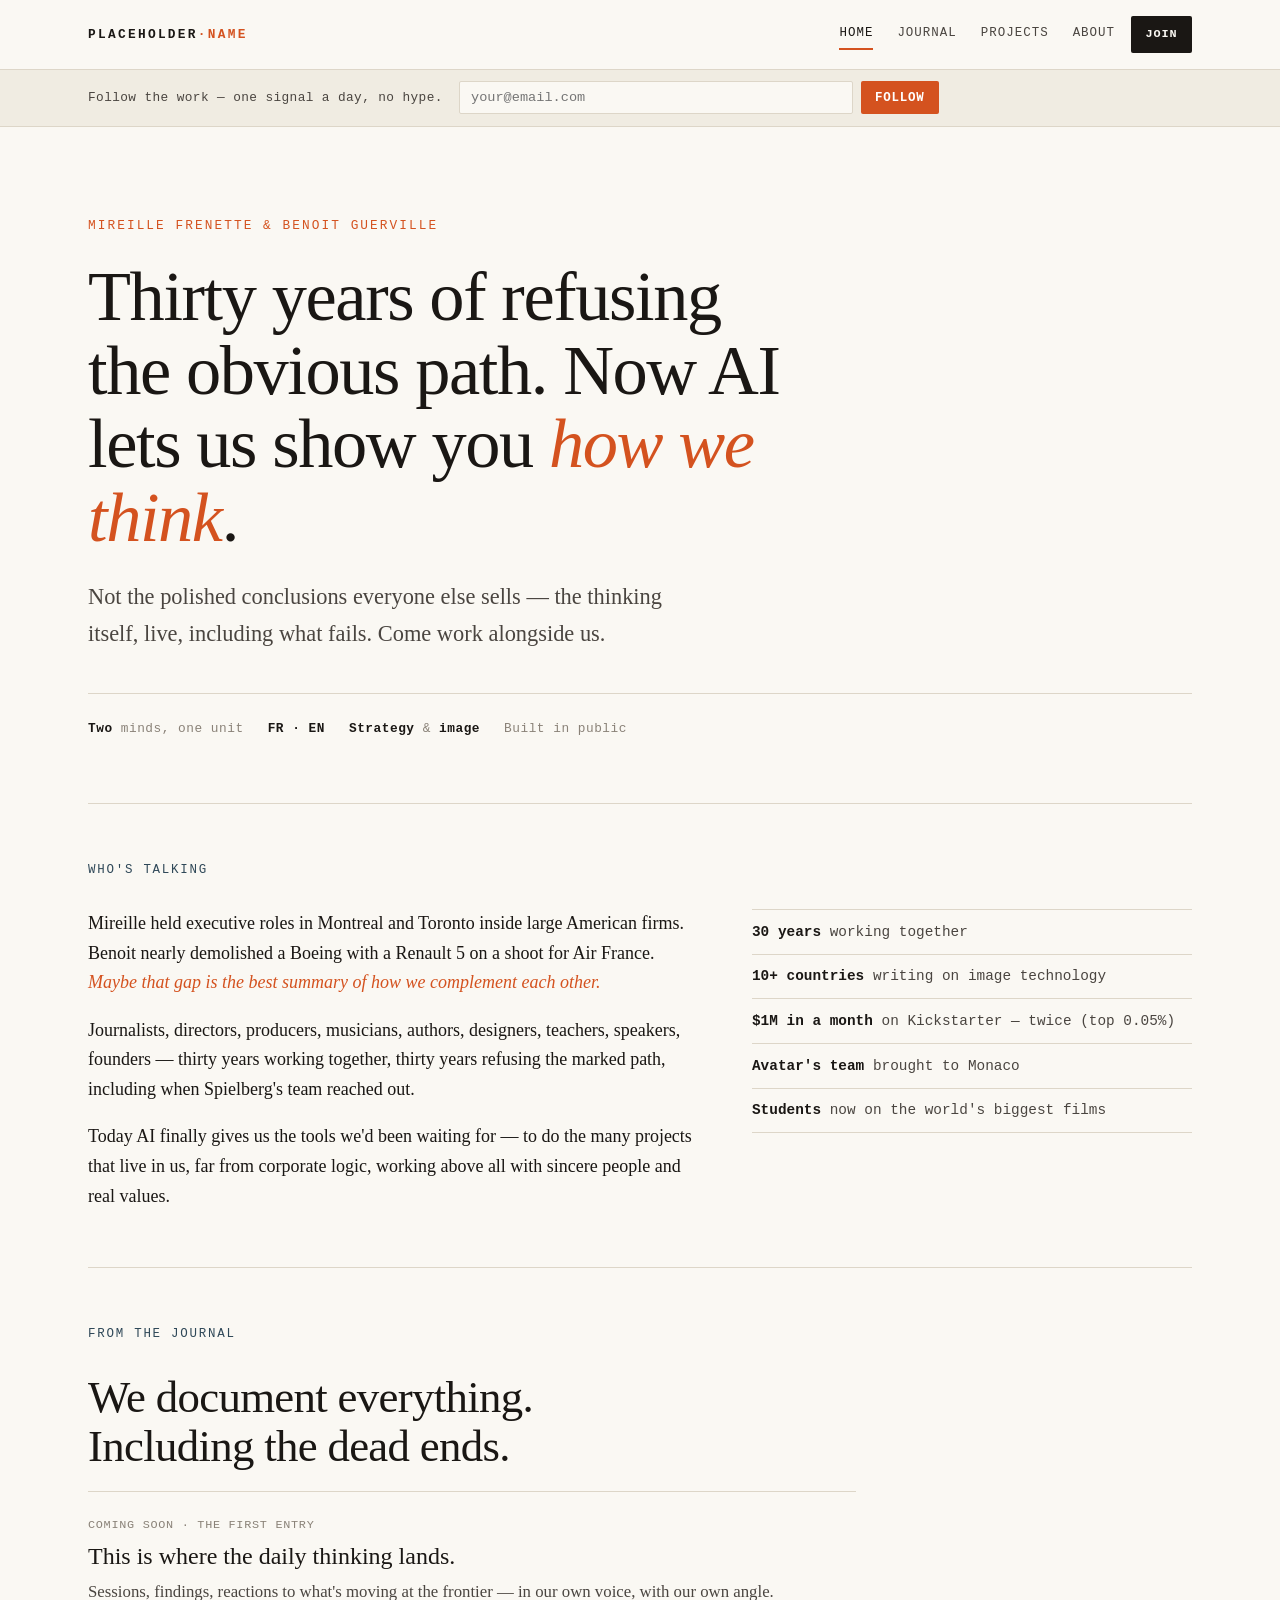
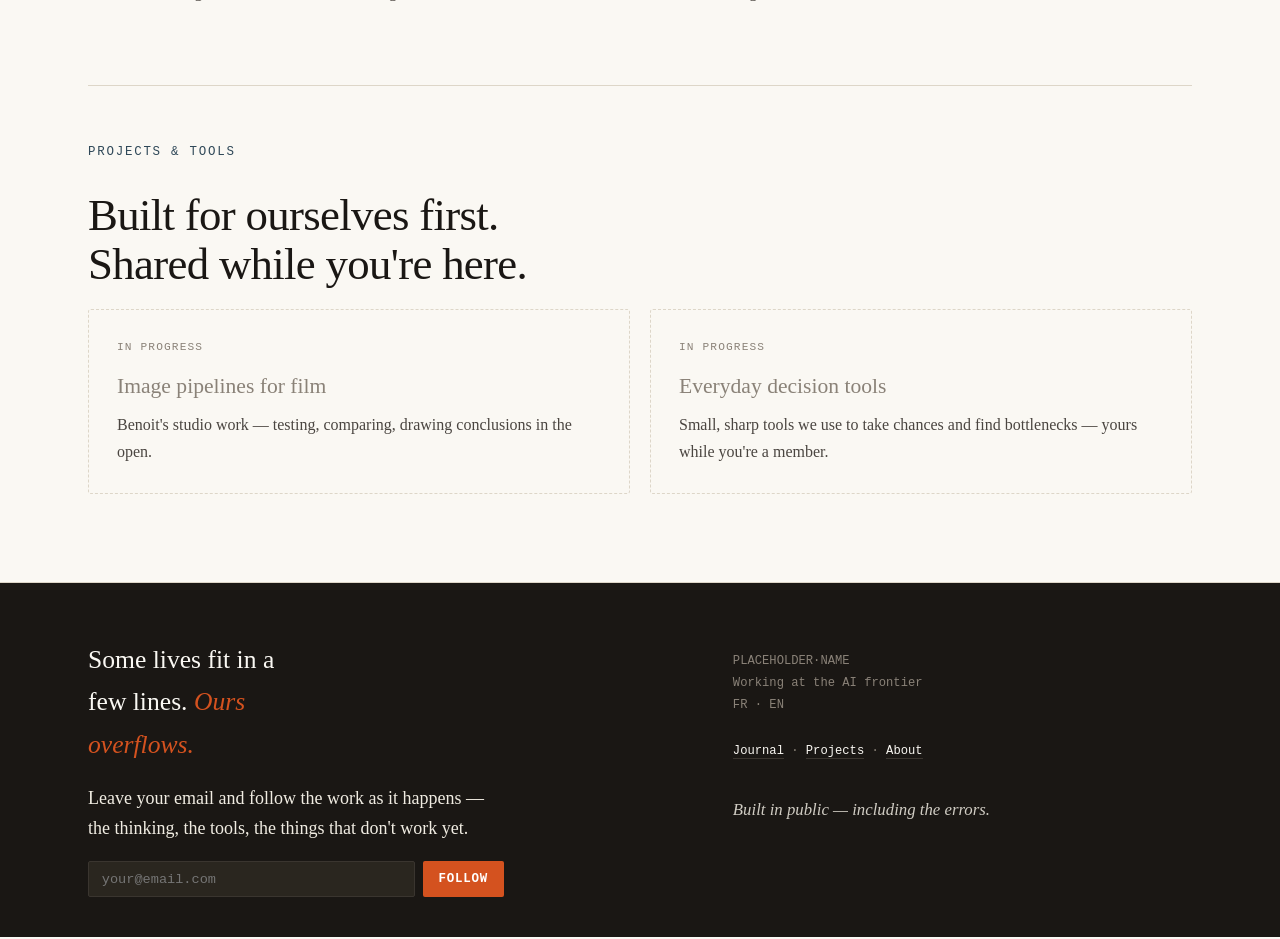
==== index.html @ db7d2392 "Add files via upload" ====
<!DOCTYPE html>
<html lang="en">
<head>
<meta charset="utf-8">
<meta name="viewport" content="width=device-width, initial-scale=1">
<title>Mireille Frenette & Benoit Guerville — working at the AI frontier</title>
<meta name="description" content="Two practitioners with thirty years of refusing the obvious path. We work at the AI frontier and show the thinking itself — live, including what fails.">
<link rel="stylesheet" href="style.css">
</head>
<body>

<!-- ============ HEADER (shared shell) ============ -->
<header class="site">
  <div class="bar">
    <a class="brand" href="index.html">PLACEHOLDER<span>·NAME</span></a>
    <div style="display:flex;align-items:center;gap:1rem;">
      <nav class="menu" id="menu">
        <a href="index.html" aria-current="page">Home</a>
        <a href="journal.html">Journal</a>
        <a href="projects.html">Projects</a>
        <a href="about.html">About</a>
      </nav>
      <a class="join-btn" href="#join">Join</a>
      <button class="menu-toggle" id="toggle" aria-label="Menu" aria-expanded="false">
        <svg width="24" height="24" viewBox="0 0 24 24" fill="none" stroke="currentColor" stroke-width="2"><line x1="3" y1="6" x2="21" y2="6"/><line x1="3" y1="12" x2="21" y2="12"/><line x1="3" y1="18" x2="21" y2="18"/></svg>
      </button>
    </div>
  </div>
  <div class="capture-strip">
    <div class="inner">
      <p>Follow the work — one signal a day, no hype.</p>
      <form onsubmit="return fakeSubmit(event)">
        <input type="email" placeholder="your@email.com" required aria-label="Email">
        <button type="submit">Follow</button>
      </form>
    </div>
  </div>
</header>

<!-- ============ HERO — the thesis ============ -->
<div class="wrap">
  <section class="hero">
    <p class="eyebrow">Mireille Frenette &amp; Benoit Guerville</p>
    <h1>Thirty years of refusing the obvious path. Now AI lets us show you <em>how we think</em>.</h1>
    <p class="lede">Not the polished conclusions everyone else sells — the thinking itself, live, including what fails. Come work alongside us.</p>
    <div class="spec-line">
      <span><b>Two</b> minds, one unit</span>
      <span><b>FR · EN</b></span>
      <span><b>Strategy</b> &amp; <b>image</b></span>
      <span>Built in public</span>
    </div>
  </section>
</div>

<!-- ============ THE OVERFLOW — who we are, contrast layout ============ -->
<div class="wrap">
  <section class="block">
    <p class="section-label">Who's talking</p>
    <div class="split">
      <div class="prose">
        <p>Mireille held executive roles in Montreal and Toronto inside large American firms. Benoit nearly demolished a Boeing with a Renault 5 on a shoot for Air France. <em>Maybe that gap is the best summary of how we complement each other.</em></p>
        <p>Journalists, directors, producers, musicians, authors, designers, teachers, speakers, founders — thirty years working together, thirty years refusing the marked path, including when Spielberg's team reached out.</p>
        <p>Today AI finally gives us the tools we'd been waiting for — to do the many projects that live in us, far from corporate logic, working above all with sincere people and real values.</p>
      </div>
      <div class="facts">
        <div class="fact"><b>30 years</b> working together</div>
        <div class="fact"><b>10+ countries</b> writing on image technology</div>
        <div class="fact"><b>$1M in a month</b> on Kickstarter — twice (top 0.05%)</div>
        <div class="fact"><b>Avatar's team</b> brought to Monaco</div>
        <div class="fact"><b>Students</b> now on the world's biggest films</div>
      </div>
    </div>
  </section>
</div>

<!-- ============ LATEST JOURNAL ============ -->
<div class="wrap">
  <section class="block">
    <p class="section-label">From the journal</p>
    <h2 class="big">We document everything. Including the dead ends.</h2>
    <div class="post-list">
      <a class="post-item" href="posts/hello.html">
        <p class="meta">Coming soon · the first entry</p>
        <h3>This is where the daily thinking lands.</h3>
        <p>Sessions, findings, reactions to what's moving at the frontier — in our own voice, with our own angle.</p>
      </a>
    </div>
  </section>
</div>

<!-- ============ PROJECTS / TOOLS (framed, fills in days) ============ -->
<div class="wrap">
  <section class="block">
    <p class="section-label">Projects &amp; tools</p>
    <h2 class="big">Built for ourselves first. Shared while you're here.</h2>
    <div class="cards">
      <div class="card soon"><p class="tag">In progress</p><h3>Image pipelines for film</h3><p>Benoit's studio work — testing, comparing, drawing conclusions in the open.</p></div>
      <div class="card soon"><p class="tag">In progress</p><h3>Everyday decision tools</h3><p>Small, sharp tools we use to take chances and find bottlenecks — yours while you're a member.</p></div>
    </div>
  </section>
</div>

<!-- ============ FOOTER (shared shell) ============ -->
<footer class="site" id="join">
  <div class="wrap">
    <div class="foot-grid">
      <div>
        <h3>Some lives fit in a few lines. <em>Ours overflows.</em></h3>
        <p style="color:var(--paper-deep);max-width:26rem;">Leave your email and follow the work as it happens — the thinking, the tools, the things that don't work yet.</p>
        <form onsubmit="return fakeSubmit(event)">
          <input type="email" placeholder="your@email.com" required aria-label="Email">
          <button type="submit">Follow</button>
        </form>
      </div>
      <div class="colophon">
        <p>PLACEHOLDER·NAME<br>Working at the AI frontier<br>FR · EN</p>
        <p style="margin-top:1.5rem;"><a href="journal.html">Journal</a> · <a href="projects.html">Projects</a> · <a href="about.html">About</a></p>
        <p class="tagline">Built in public — including the errors.</p>
      </div>
    </div>
  </div>
</footer>

<!-- ============ GENTLE POPUP ============ -->
<div class="pop" id="pop">
  <div class="panel">
    <button class="close" id="popClose" aria-label="Close">×</button>
    <p class="eyebrow">Before you go</p>
    <h3>Follow the frontier with us.</h3>
    <p>One signal a day. No hype, no noise — just what's actually worth your attention, in plain language.</p>
    <form onsubmit="return fakeSubmit(event)">
      <input type="email" placeholder="your@email.com" required aria-label="Email">
      <button class="go" type="submit">Follow</button>
    </form>
  </div>
</div>

<script>
  // mobile menu
  var t = document.getElementById('toggle'), m = document.getElementById('menu');
  t.addEventListener('click', function(){
    var open = m.classList.toggle('open');
    t.setAttribute('aria-expanded', open);
  });

  // gentle one-time popup: shows after 25s OR on exit-intent, once per session.
  // NOTE: uses an in-memory flag (resets on reload) because this is a static
  // preview. When live, swap to your email tool's native popup, which handles
  // "remember dismissal" properly across visits.
  var shown = false;
  function showPop(){ if(shown) return; shown = true; document.getElementById('pop').classList.add('show'); }
  setTimeout(showPop, 25000);
  document.addEventListener('mouseout', function(e){ if(!e.relatedTarget && e.clientY <= 0) showPop(); });
  document.getElementById('popClose').addEventListener('click', function(){ document.getElementById('pop').classList.remove('show'); });
  document.getElementById('pop').addEventListener('click', function(e){ if(e.target.id==='pop') this.classList.remove('show'); });

  // placeholder submit — replaced by real email tool when live
  function fakeSubmit(e){ e.preventDefault(); alert('Email capture works here — we\'ll connect your real list when we go live.'); return false; }
</script>
</body>
</html>
---- style.css ----
/* =========================================================================
   SHARED SHELL — defined once, inherited by every page.
   Design principle: OVERFLOW + CONTRAST (the grand écart).
   Refined editorial serif against plain technical mono.
   Calm space against dense bursts. One hot accent, used sparingly.
   ========================================================================= */

:root {
  /* Palette — ink & paper with a single "ember" accent and a cool counter-accent.
     Not Hugo's red/black; not the cream-serif-terracotta AI default. */
  --paper:      #faf8f3;   /* warm off-white, but quieter than the trendy cream */
  --paper-deep: #f0ece2;
  --ink:        #1a1714;   /* near-black, warm */
  --ink-soft:   #4a4540;
  --ink-faint:  #8a8278;
  --ember:      #d4521f;   /* the hot accent — burnt orange, used with restraint */
  --cool:       #2f4858;   /* the counter — deep slate-teal, the "other hat" */
  --line:       #ddd6c8;

  --serif: "Georgia", "Iowan Old Style", "Palatino", serif;
  --mono:  "SF Mono", "JetBrains Mono", "Menlo", "Consolas", monospace;

  --measure: 38rem;
  --maxw: 72rem;
}

* { box-sizing: border-box; }

html { -webkit-text-size-adjust: 100%; }

body {
  margin: 0;
  background: var(--paper);
  color: var(--ink);
  font-family: var(--serif);
  font-size: 1.125rem;
  line-height: 1.65;
  -webkit-font-smoothing: antialiased;
}

/* ---- Layout shell ---- */
.wrap { width: 100%; max-width: var(--maxw); margin: 0 auto; padding: 0 1.5rem; }

/* =========================================================================
   HEADER — menu line + email capture worked INTO the header (per Mireille).
   ========================================================================= */
header.site {
  border-bottom: 1px solid var(--line);
  background: var(--paper);
  position: sticky; top: 0; z-index: 50;
}
.bar {
  display: flex; align-items: center; justify-content: space-between;
  gap: 1rem; padding: 1rem 1.5rem; max-width: var(--maxw); margin: 0 auto;
}
.brand {
  font-family: var(--mono);
  font-size: .8rem; letter-spacing: .18em; text-transform: uppercase;
  font-weight: 600; text-decoration: none; color: var(--ink);
  white-space: nowrap;
}
.brand span { color: var(--ember); }

nav.menu { display: flex; align-items: center; gap: 1.5rem; }
nav.menu a {
  font-family: var(--mono); font-size: .78rem; letter-spacing: .08em;
  text-transform: uppercase; text-decoration: none; color: var(--ink-soft);
  padding: .25rem 0; border-bottom: 2px solid transparent; transition: .15s;
}
nav.menu a:hover, nav.menu a[aria-current="page"] { color: var(--ink); border-color: var(--ember); }

/* the persistent JOIN button — stays visible even when menu collapses on mobile */
.join-btn {
  font-family: var(--mono); font-size: .74rem; letter-spacing: .08em;
  text-transform: uppercase; font-weight: 600;
  background: var(--ink); color: var(--paper);
  text-decoration: none; padding: .55rem .9rem; border-radius: 2px;
  white-space: nowrap; transition: .15s;
}
.join-btn:hover { background: var(--ember); }

/* email capture line UNDER the menu line */
.capture-strip {
  border-top: 1px solid var(--line);
  background: var(--paper-deep);
}
.capture-strip .inner {
  max-width: var(--maxw); margin: 0 auto; padding: .7rem 1.5rem;
  display: flex; align-items: center; gap: 1rem; flex-wrap: wrap;
}
.capture-strip p {
  margin: 0; font-family: var(--mono); font-size: .8rem;
  letter-spacing: .03em; color: var(--ink-soft);
}
.capture-strip form { display: flex; gap: .5rem; flex: 1; min-width: 16rem; max-width: 30rem; }
.capture-strip input[type=email] {
  flex: 1; font-family: var(--mono); font-size: .85rem;
  padding: .5rem .7rem; border: 1px solid var(--line); border-radius: 2px;
  background: var(--paper); color: var(--ink);
}
.capture-strip input[type=email]:focus { outline: 2px solid var(--ember); outline-offset: 1px; }
.capture-strip button {
  font-family: var(--mono); font-size: .78rem; letter-spacing: .06em;
  text-transform: uppercase; font-weight: 600; cursor: pointer;
  background: var(--ember); color: #fff; border: 0; border-radius: 2px;
  padding: .5rem .9rem; transition: .15s;
}
.capture-strip button:hover { background: var(--ink); }

/* mobile menu toggle */
.menu-toggle { display: none; background: none; border: 0; cursor: pointer; padding: .4rem; }
.menu-toggle svg { display: block; }

@media (max-width: 720px) {
  nav.menu {
    display: none; position: absolute; top: 100%; left: 0; right: 0;
    flex-direction: column; align-items: flex-start; gap: 0;
    background: var(--paper); border-bottom: 1px solid var(--line); padding: .5rem 1.5rem 1rem;
  }
  nav.menu.open { display: flex; }
  nav.menu a { padding: .6rem 0; width: 100%; }
  .menu-toggle { display: block; }
  /* JOIN stays visible next to the hamburger */
}

/* =========================================================================
   HERO — the thesis. The grand écart, stated.
   ========================================================================= */
.hero { padding: 5.5rem 0 4rem; }
.hero .eyebrow {
  font-family: var(--mono); font-size: .8rem; letter-spacing: .16em;
  text-transform: uppercase; color: var(--ember); margin: 0 0 1.5rem;
}
.hero h1 {
  font-family: var(--serif); font-weight: 400;
  font-size: clamp(2.4rem, 6vw, 4.4rem); line-height: 1.05;
  letter-spacing: -.02em; margin: 0 0 1.5rem; max-width: 20ch;
}
.hero h1 em { font-style: italic; color: var(--ember); }
.hero .lede {
  font-size: clamp(1.15rem, 2.4vw, 1.4rem); color: var(--ink-soft);
  max-width: var(--measure); margin: 0;
}

/* the contrast device: a mono "spec line" under the serif hero */
.spec-line {
  font-family: var(--mono); font-size: .8rem; letter-spacing: .04em;
  color: var(--ink-faint); margin-top: 2.5rem; padding-top: 1.5rem;
  border-top: 1px solid var(--line); display: flex; flex-wrap: wrap; gap: 1.5rem;
}
.spec-line b { color: var(--ink); font-weight: 600; }

/* =========================================================================
   SECTIONS
   ========================================================================= */
section.block { padding: 3.5rem 0; border-top: 1px solid var(--line); }
.section-label {
  font-family: var(--mono); font-size: .78rem; letter-spacing: .14em;
  text-transform: uppercase; color: var(--cool); margin: 0 0 1.75rem;
}
h2.big {
  font-family: var(--serif); font-weight: 400;
  font-size: clamp(1.8rem, 4vw, 2.8rem); line-height: 1.1;
  letter-spacing: -.015em; margin: 0 0 1.25rem; max-width: 24ch;
}
.prose { max-width: var(--measure); }
.prose p { margin: 0 0 1.1rem; }
.prose p:last-child { margin-bottom: 0; }
.prose em { color: var(--ember); font-style: italic; }

/* the "overflow" two-column contrast: serif story | mono facts */
.split { display: grid; grid-template-columns: 1.4fr 1fr; gap: 3rem; align-items: start; }
.split .facts {
  font-family: var(--mono); font-size: .9rem; line-height: 1.7; color: var(--ink-soft);
}
.split .facts .fact { padding: .6rem 0; border-bottom: 1px solid var(--line); }
.split .facts .fact:first-child { border-top: 1px solid var(--line); }
.split .facts b { color: var(--ink); }
@media (max-width: 720px) { .split { grid-template-columns: 1fr; gap: 1.5rem; } }

/* =========================================================================
   JOURNAL / POST LIST
   ========================================================================= */
.post-list { max-width: 48rem; }
.post-item { display: block; text-decoration: none; color: inherit;
  padding: 1.5rem 0; border-top: 1px solid var(--line); transition: .15s; }
.post-item:hover { padding-left: .5rem; }
.post-item:hover h3 { color: var(--ember); }
.post-item .meta { font-family: var(--mono); font-size: .74rem; letter-spacing: .06em;
  text-transform: uppercase; color: var(--ink-faint); margin: 0 0 .4rem; }
.post-item h3 { font-family: var(--serif); font-weight: 400; font-size: 1.5rem;
  line-height: 1.2; margin: 0 0 .4rem; transition: .15s; }
.post-item p { margin: 0; color: var(--ink-soft); font-size: 1.05rem; }

/* =========================================================================
   PROJECTS / TOOLS  (framed now, fills in within days)
   ========================================================================= */
.cards { display: grid; grid-template-columns: repeat(2, 1fr); gap: 1.25rem; }
@media (max-width: 720px) { .cards { grid-template-columns: 1fr; } }
.card { border: 1px solid var(--line); border-radius: 3px; padding: 1.75rem;
  background: var(--paper); transition: .15s; }
.card.soon { border-style: dashed; color: var(--ink-faint); }
.card .tag { font-family: var(--mono); font-size: .7rem; letter-spacing: .1em;
  text-transform: uppercase; color: var(--cool); margin: 0 0 .75rem; }
.card.soon .tag { color: var(--ink-faint); }
.card h3 { font-family: var(--serif); font-weight: 400; font-size: 1.35rem; margin: 0 0 .5rem; }
.card p { margin: 0; font-size: 1rem; color: var(--ink-soft); }

/* =========================================================================
   FOOTER — capture again + the bio's closing line
   ========================================================================= */
footer.site { border-top: 1px solid var(--line); background: var(--ink); color: var(--paper);
  padding: 3.5rem 0 2.5rem; margin-top: 2rem; }
footer.site .foot-grid { display: grid; grid-template-columns: 1.3fr 1fr; gap: 3rem; }
@media (max-width: 720px) { footer.site .foot-grid { grid-template-columns: 1fr; gap: 2rem; } }
footer.site h3 { font-family: var(--serif); font-weight: 400; font-size: 1.6rem; margin: 0 0 1rem; max-width: 18ch; }
footer.site h3 em { color: var(--ember); font-style: italic; }
footer.site form { display: flex; gap: .5rem; max-width: 26rem; margin-top: 1rem; }
footer.site input[type=email] { flex: 1; font-family: var(--mono); font-size: .85rem;
  padding: .6rem .8rem; border: 1px solid #3a352f; border-radius: 2px; background: #2a261f; color: var(--paper); }
footer.site input[type=email]:focus { outline: 2px solid var(--ember); }
footer.site button { font-family: var(--mono); font-size: .78rem; letter-spacing: .06em;
  text-transform: uppercase; font-weight: 600; cursor: pointer; background: var(--ember);
  color: #fff; border: 0; border-radius: 2px; padding: .6rem 1rem; }
footer.site button:hover { background: var(--paper); color: var(--ink); }
footer.site .colophon { font-family: var(--mono); font-size: .76rem; line-height: 1.8;
  color: var(--ink-faint); }
footer.site .colophon a { color: var(--paper); text-decoration: none; border-bottom: 1px solid #3a352f; }
footer.site .tagline { font-family: var(--serif); font-style: italic; font-size: 1.05rem;
  color: var(--paper-deep); margin-top: 2rem; opacity: .85; }

/* =========================================================================
   POPUP — gentle, one-time, remembers dismissal (in-memory; see note)
   ========================================================================= */
.pop { position: fixed; inset: 0; background: rgba(26,23,20,.55); display: none;
  align-items: center; justify-content: center; z-index: 100; padding: 1.5rem; }
.pop.show { display: flex; }
.pop .panel { background: var(--paper); max-width: 26rem; width: 100%; padding: 2.25rem;
  border-radius: 4px; position: relative; box-shadow: 0 20px 60px rgba(0,0,0,.25); }
.pop .panel .eyebrow { font-family: var(--mono); font-size: .75rem; letter-spacing: .14em;
  text-transform: uppercase; color: var(--ember); margin: 0 0 .75rem; }
.pop .panel h3 { font-family: var(--serif); font-weight: 400; font-size: 1.6rem; margin: 0 0 .5rem; }
.pop .panel p { margin: 0 0 1.25rem; color: var(--ink-soft); font-size: 1rem; }
.pop .panel form { display: flex; gap: .5rem; }
.pop .panel input[type=email] { flex: 1; font-family: var(--mono); font-size: .85rem;
  padding: .6rem .8rem; border: 1px solid var(--line); border-radius: 2px; background: #fff; }
.pop .panel input[type=email]:focus { outline: 2px solid var(--ember); }
.pop .panel button.go { font-family: var(--mono); font-size: .78rem; letter-spacing: .06em;
  text-transform: uppercase; font-weight: 600; cursor: pointer; background: var(--ember);
  color: #fff; border: 0; border-radius: 2px; padding: .6rem 1rem; }
.pop .panel .close { position: absolute; top: .75rem; right: .9rem; background: none; border: 0;
  font-size: 1.5rem; line-height: 1; cursor: pointer; color: var(--ink-faint); }

/* Article body for individual posts */
article.post { padding: 3.5rem 0; }
article.post .meta { font-family: var(--mono); font-size: .78rem; letter-spacing: .08em;
  text-transform: uppercase; color: var(--ink-faint); margin: 0 0 1rem; }
article.post h1 { font-family: var(--serif); font-weight: 400; font-size: clamp(2rem,5vw,3rem);
  line-height: 1.1; letter-spacing: -.02em; margin: 0 0 2rem; max-width: 22ch; }
article.post .body { max-width: var(--measure); }
article.post .body p { margin: 0 0 1.3rem; }
article.post .body h2 { font-family: var(--serif); font-weight: 400; font-size: 1.6rem; margin: 2.5rem 0 1rem; }

@media (prefers-reduced-motion: reduce) { * { transition: none !important; animation: none !important; } }
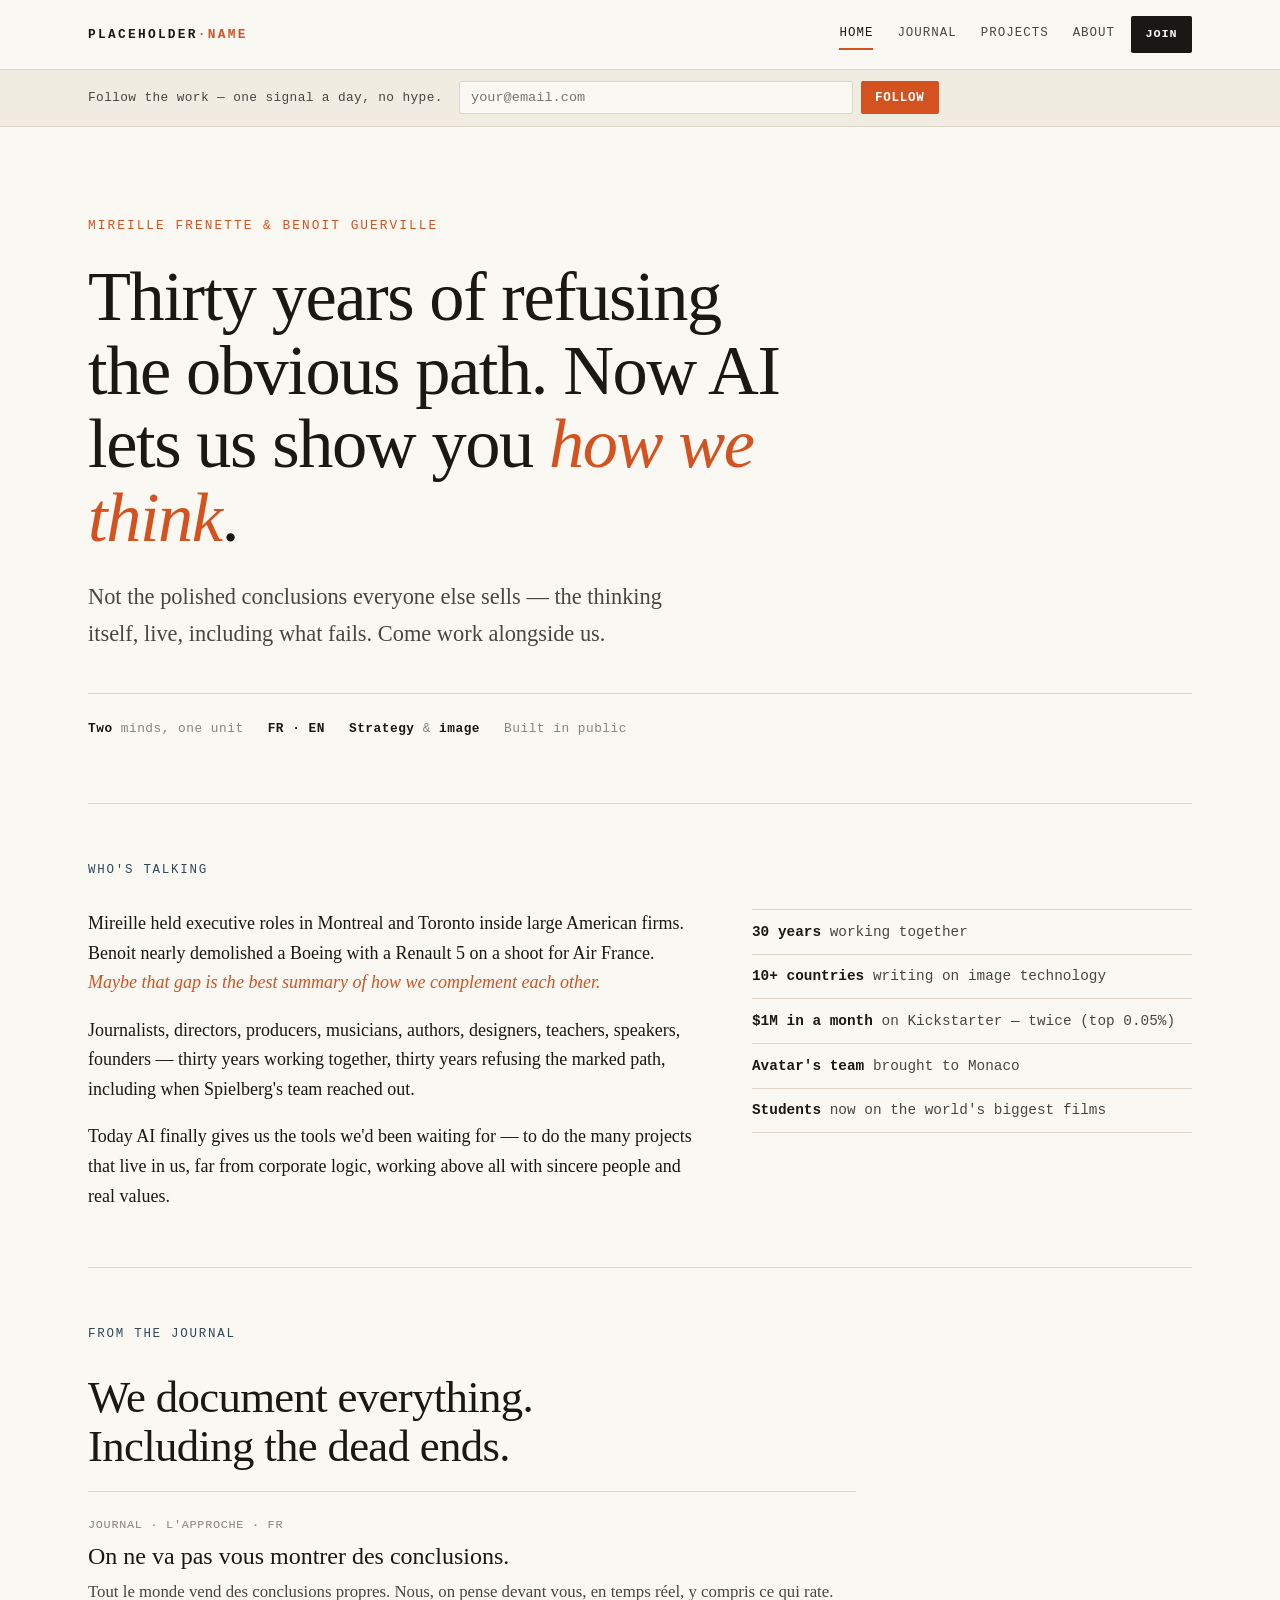
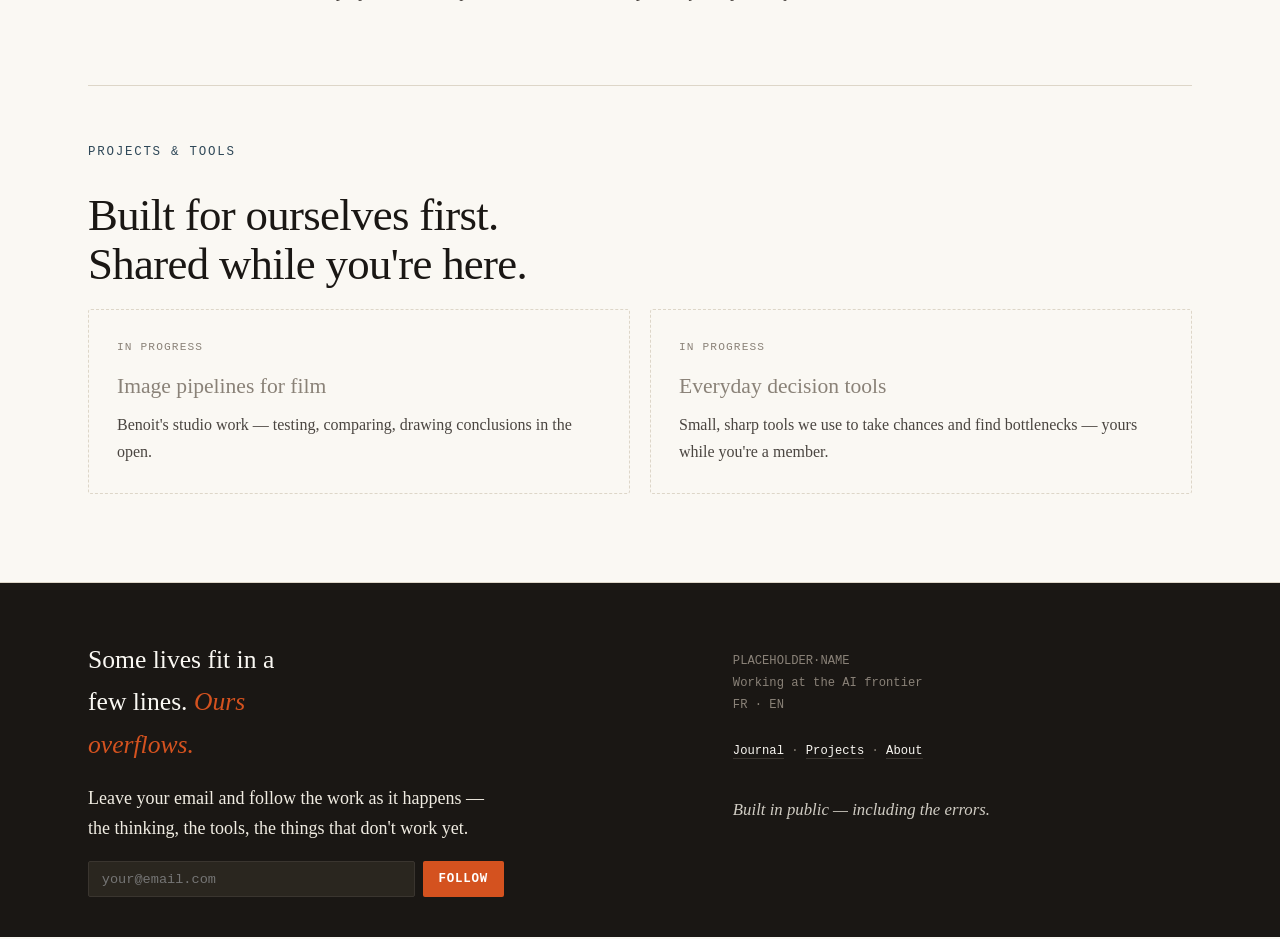
==== commit a205cc34: "Add files via upload" ====
--- a/index.html
+++ b/index.html
@@ -79,10 +79,10 @@
     <p class="section-label">From the journal</p>
     <h2 class="big">We document everything. Including the dead ends.</h2>
     <div class="post-list">
-      <a class="post-item" href="posts/hello.html">
-        <p class="meta">Coming soon · the first entry</p>
-        <h3>This is where the daily thinking lands.</h3>
-        <p>Sessions, findings, reactions to what's moving at the frontier — in our own voice, with our own angle.</p>
+      <a class="post-item" href="posts/fr/regardez-nous-penser.html">
+        <p class="meta">Journal · l'approche · FR</p>
+        <h3>On ne va pas vous montrer des conclusions.</h3>
+        <p>Tout le monde vend des conclusions propres. Nous, on pense devant vous, en temps réel, y compris ce qui rate.</p>
       </a>
     </div>
   </section>
--- a/style.css
+++ b/style.css
@@ -78,6 +78,15 @@
   white-space: nowrap; transition: .15s;
 }
 .join-btn:hover { background: var(--ember); }
+
+/* FR/EN language toggle — sits in the header bar, deliberately quiet */
+.lang-toggle {
+  font-family: var(--mono); font-size: .74rem; letter-spacing: .08em;
+  text-transform: uppercase; color: var(--ink-soft);
+  text-decoration: none; padding: .55rem .4rem;
+  border-bottom: 1px solid transparent; transition: .15s; white-space: nowrap;
+}
+.lang-toggle:hover { color: var(--ink); border-color: var(--ember); }
 
 /* email capture line UNDER the menu line */
 .capture-strip {
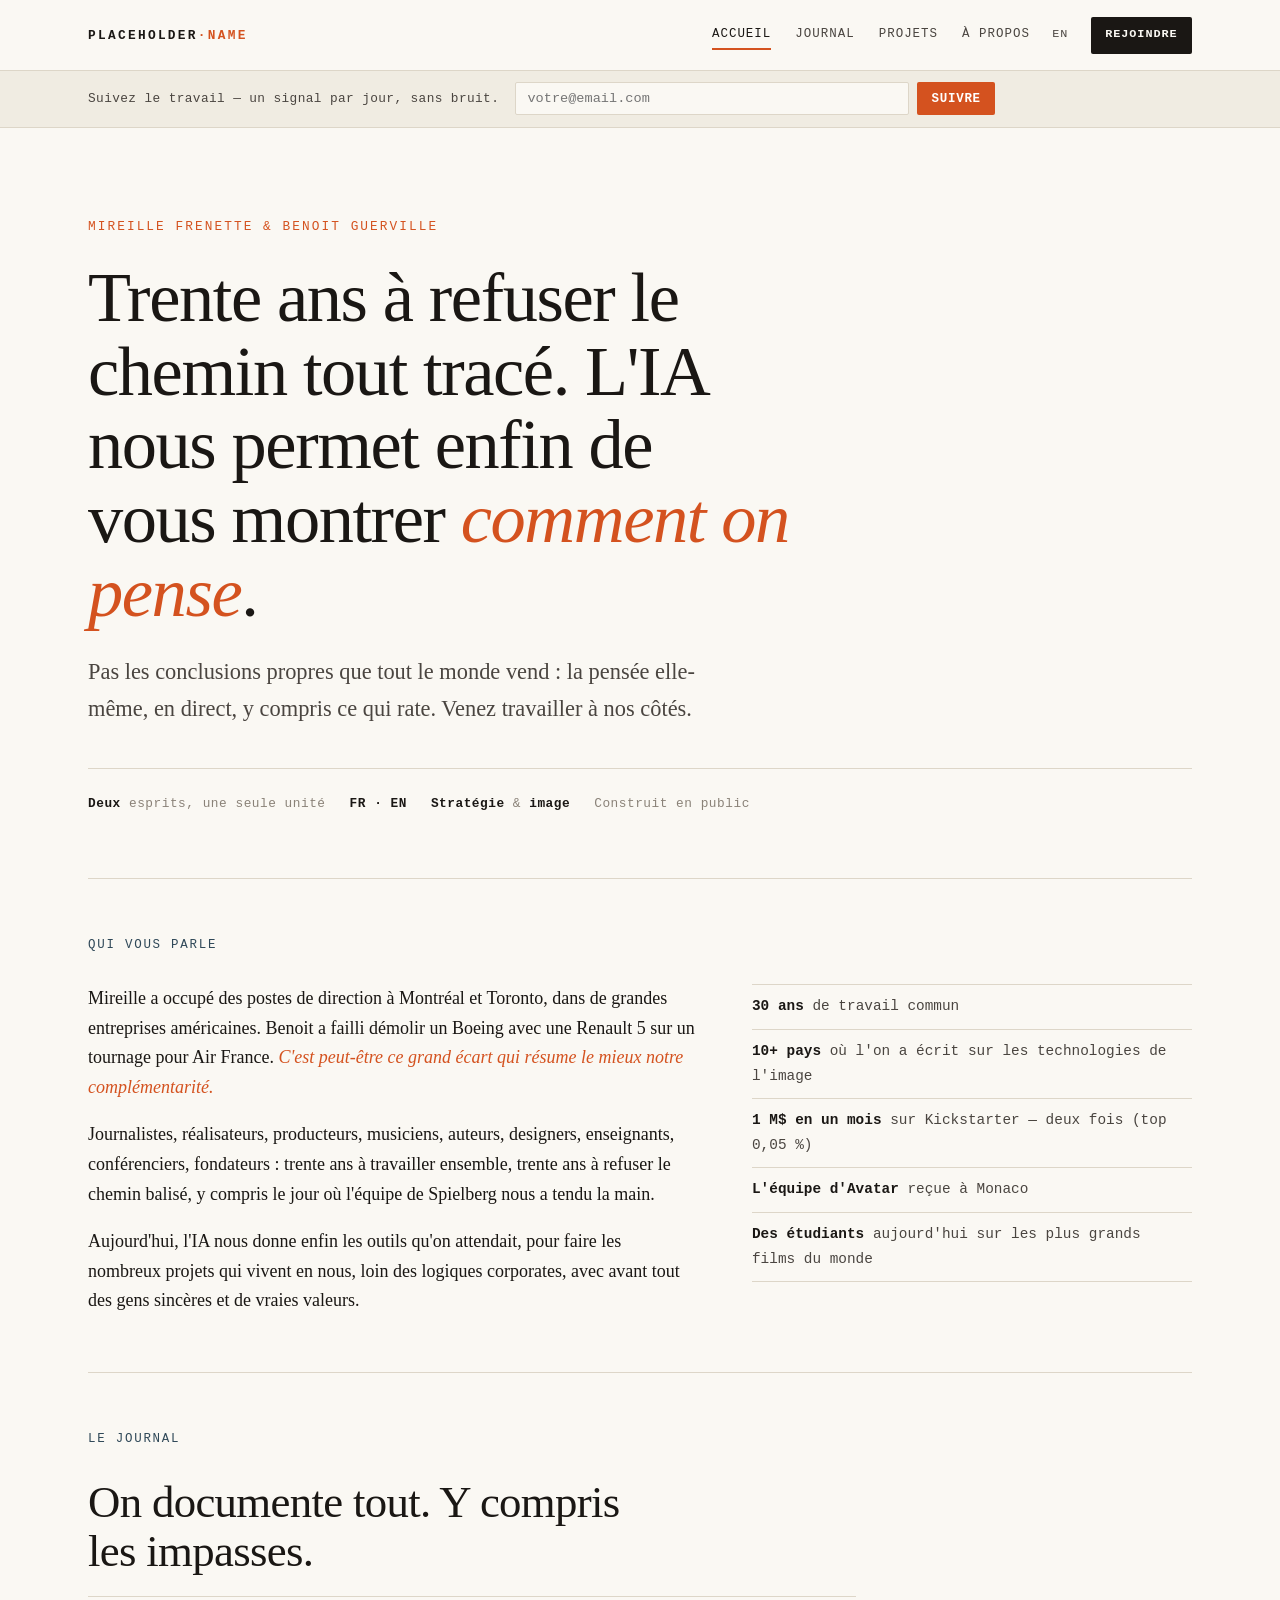
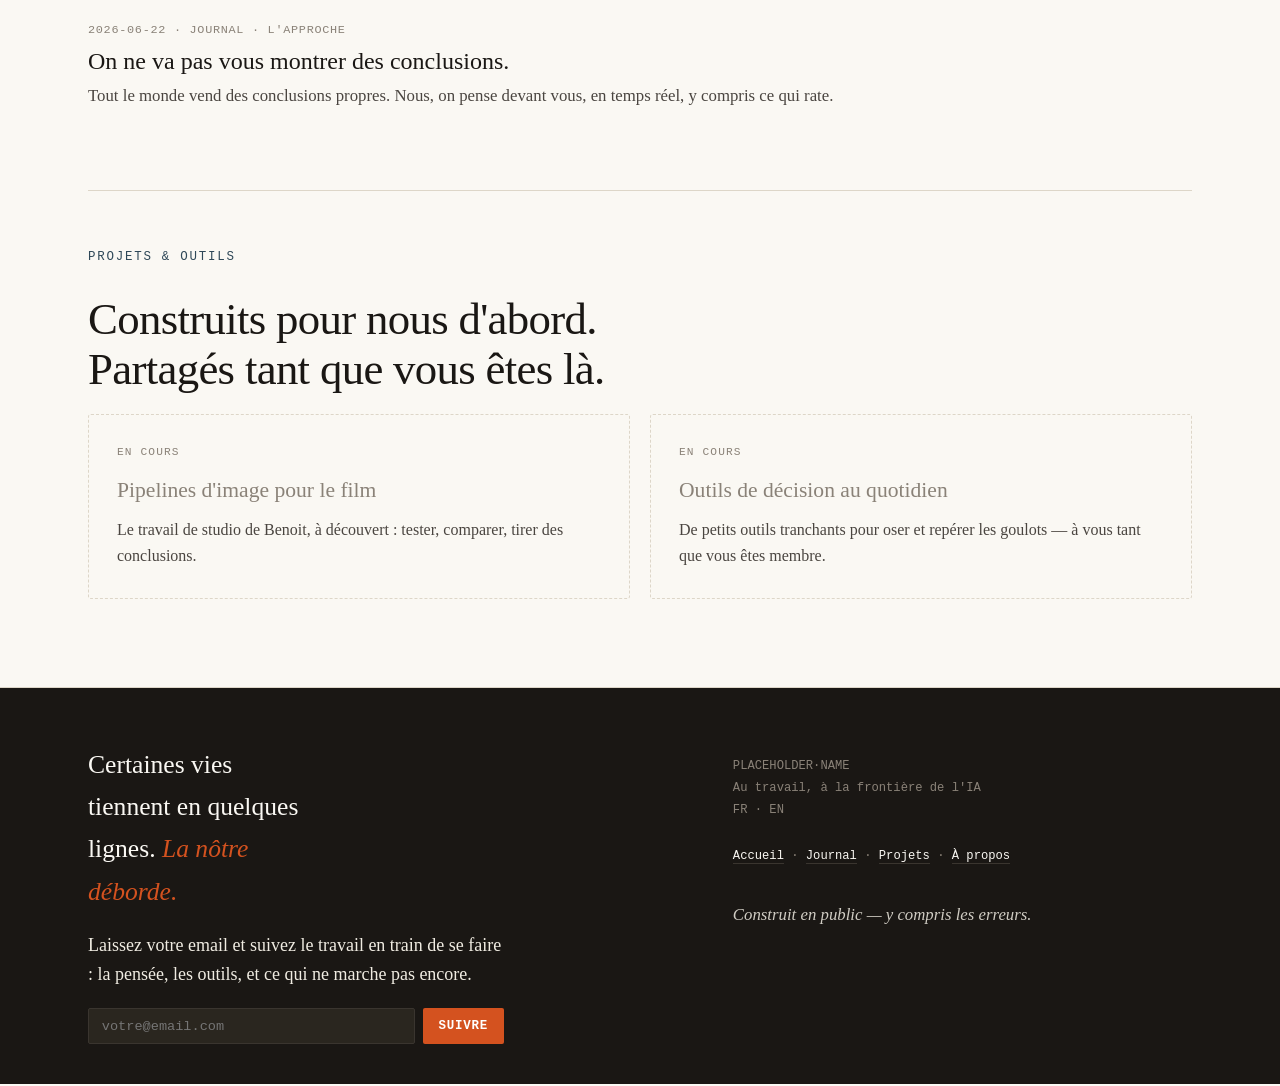
==== commit 77e20487: "Add files via upload" ====
--- a/index.html
+++ b/index.html
@@ -1,161 +1,117 @@
 <!DOCTYPE html>
-<html lang="en">
+<html lang="fr">
 <head>
 <meta charset="utf-8">
 <meta name="viewport" content="width=device-width, initial-scale=1">
-<title>Mireille Frenette & Benoit Guerville — working at the AI frontier</title>
-<meta name="description" content="Two practitioners with thirty years of refusing the obvious path. We work at the AI frontier and show the thinking itself — live, including what fails.">
-<link rel="stylesheet" href="style.css">
+<title>Mireille Frenette & Benoit Guerville — à la frontière de l'IA</title>
+<meta name="description" content="Deux praticiens, trente ans à refuser le chemin tout tracé. On travaille à la frontière de l'IA et on montre la pensée elle-même, en direct, y compris ce qui rate.">
+<meta property="og:title" content="Mireille Frenette & Benoit Guerville — à la frontière de l'IA">
+<meta property="og:description" content="Deux praticiens, trente ans à refuser le chemin tout tracé. On travaille à la frontière de l'IA et on montre la pensée elle-même, en direct, y compris ce qui rate.">
+<link rel="alternate" hreflang="fr" href="https://255signal.com/index.html">
+<link rel="alternate" hreflang="en" href="https://255signal.com/en/index.html">
+<link rel="alternate" hreflang="x-default" href="https://255signal.com/index.html">
+<link rel="stylesheet" href="/style.css">
 </head>
 <body>
-
-<!-- ============ HEADER (shared shell) ============ -->
 <header class="site">
   <div class="bar">
-    <a class="brand" href="index.html">PLACEHOLDER<span>·NAME</span></a>
+    <a class="brand" href="/index.html">PLACEHOLDER<span>·NAME</span></a>
     <div style="display:flex;align-items:center;gap:1rem;">
       <nav class="menu" id="menu">
-        <a href="index.html" aria-current="page">Home</a>
-        <a href="journal.html">Journal</a>
-        <a href="projects.html">Projects</a>
-        <a href="about.html">About</a>
+        <a href="/index.html" aria-current="page">Accueil</a>
+        <a href="/journal.html">Journal</a>
+        <a href="/projets.html">Projets</a>
+        <a href="/a-propos.html">À propos</a>
       </nav>
-      <a class="join-btn" href="#join">Join</a>
+      <a class="lang-toggle" href="/en/index.html">EN</a>
+      <a class="join-btn" href="#join">Rejoindre</a>
       <button class="menu-toggle" id="toggle" aria-label="Menu" aria-expanded="false">
         <svg width="24" height="24" viewBox="0 0 24 24" fill="none" stroke="currentColor" stroke-width="2"><line x1="3" y1="6" x2="21" y2="6"/><line x1="3" y1="12" x2="21" y2="12"/><line x1="3" y1="18" x2="21" y2="18"/></svg>
       </button>
     </div>
   </div>
-  <div class="capture-strip">
-    <div class="inner">
-      <p>Follow the work — one signal a day, no hype.</p>
-      <form onsubmit="return fakeSubmit(event)">
-        <input type="email" placeholder="your@email.com" required aria-label="Email">
-        <button type="submit">Follow</button>
-      </form>
-    </div>
-  </div>
+  <div class="capture-strip"><div class="inner">
+    <p>Suivez le travail — un signal par jour, sans bruit.</p>
+    <form onsubmit="return fakeSubmit(event)"><input type="email" placeholder="votre@email.com" required aria-label="Email"><button type="submit">Suivre</button></form>
+  </div></div>
 </header>
-
-<!-- ============ HERO — the thesis ============ -->
 <div class="wrap">
   <section class="hero">
     <p class="eyebrow">Mireille Frenette &amp; Benoit Guerville</p>
-    <h1>Thirty years of refusing the obvious path. Now AI lets us show you <em>how we think</em>.</h1>
-    <p class="lede">Not the polished conclusions everyone else sells — the thinking itself, live, including what fails. Come work alongside us.</p>
+    <h1>Trente ans à refuser le chemin tout tracé. L'IA nous permet enfin de vous montrer <em>comment on pense</em>.</h1>
+    <p class="lede">Pas les conclusions propres que tout le monde vend : la pensée elle-même, en direct, y compris ce qui rate. Venez travailler à nos côtés.</p>
     <div class="spec-line">
-      <span><b>Two</b> minds, one unit</span>
+      <span><b>Deux</b> esprits, une seule unité</span>
       <span><b>FR · EN</b></span>
-      <span><b>Strategy</b> &amp; <b>image</b></span>
-      <span>Built in public</span>
+      <span><b>Stratégie</b> &amp; <b>image</b></span>
+      <span>Construit en public</span>
     </div>
   </section>
 </div>
 
-<!-- ============ THE OVERFLOW — who we are, contrast layout ============ -->
 <div class="wrap">
   <section class="block">
-    <p class="section-label">Who's talking</p>
+    <p class="section-label">Qui vous parle</p>
     <div class="split">
       <div class="prose">
-        <p>Mireille held executive roles in Montreal and Toronto inside large American firms. Benoit nearly demolished a Boeing with a Renault 5 on a shoot for Air France. <em>Maybe that gap is the best summary of how we complement each other.</em></p>
-        <p>Journalists, directors, producers, musicians, authors, designers, teachers, speakers, founders — thirty years working together, thirty years refusing the marked path, including when Spielberg's team reached out.</p>
-        <p>Today AI finally gives us the tools we'd been waiting for — to do the many projects that live in us, far from corporate logic, working above all with sincere people and real values.</p>
+        <p>Mireille a occupé des postes de direction à Montréal et Toronto, dans de grandes entreprises américaines. Benoit a failli démolir un Boeing avec une Renault 5 sur un tournage pour Air France. <em>C'est peut-être ce grand écart qui résume le mieux notre complémentarité.</em></p>
+        <p>Journalistes, réalisateurs, producteurs, musiciens, auteurs, designers, enseignants, conférenciers, fondateurs : trente ans à travailler ensemble, trente ans à refuser le chemin balisé, y compris le jour où l'équipe de Spielberg nous a tendu la main.</p>
+        <p>Aujourd'hui, l'IA nous donne enfin les outils qu'on attendait, pour faire les nombreux projets qui vivent en nous, loin des logiques corporates, avec avant tout des gens sincères et de vraies valeurs.</p>
       </div>
       <div class="facts">
-        <div class="fact"><b>30 years</b> working together</div>
-        <div class="fact"><b>10+ countries</b> writing on image technology</div>
-        <div class="fact"><b>$1M in a month</b> on Kickstarter — twice (top 0.05%)</div>
-        <div class="fact"><b>Avatar's team</b> brought to Monaco</div>
-        <div class="fact"><b>Students</b> now on the world's biggest films</div>
+        <div class="fact"><b>30 ans</b> de travail commun</div>
+        <div class="fact"><b>10+ pays</b> où l'on a écrit sur les technologies de l'image</div>
+        <div class="fact"><b>1 M$ en un mois</b> sur Kickstarter — deux fois (top 0,05 %)</div>
+        <div class="fact"><b>L'équipe d'Avatar</b> reçue à Monaco</div>
+        <div class="fact"><b>Des étudiants</b> aujourd'hui sur les plus grands films du monde</div>
       </div>
     </div>
   </section>
 </div>
 
-<!-- ============ LATEST JOURNAL ============ -->
 <div class="wrap">
   <section class="block">
-    <p class="section-label">From the journal</p>
-    <h2 class="big">We document everything. Including the dead ends.</h2>
+    <p class="section-label">Le journal</p>
+    <h2 class="big">On documente tout. Y compris les impasses.</h2>
     <div class="post-list">
-      <a class="post-item" href="posts/fr/regardez-nous-penser.html">
-        <p class="meta">Journal · l'approche · FR</p>
+      <a class="post-item" href="/posts/fr/regardez-nous-penser.html">
+        <p class="meta">2026-06-22 · journal · l'approche</p>
         <h3>On ne va pas vous montrer des conclusions.</h3>
         <p>Tout le monde vend des conclusions propres. Nous, on pense devant vous, en temps réel, y compris ce qui rate.</p>
       </a>
+      <!-- NOUVEAUX POSTS ICI — un bloc <a class="post-item"> par post. Un agent insère ici. -->
     </div>
   </section>
 </div>
 
-<!-- ============ PROJECTS / TOOLS (framed, fills in days) ============ -->
 <div class="wrap">
   <section class="block">
-    <p class="section-label">Projects &amp; tools</p>
-    <h2 class="big">Built for ourselves first. Shared while you're here.</h2>
+    <p class="section-label">Projets &amp; outils</p>
+    <h2 class="big">Construits pour nous d'abord. Partagés tant que vous êtes là.</h2>
     <div class="cards">
-      <div class="card soon"><p class="tag">In progress</p><h3>Image pipelines for film</h3><p>Benoit's studio work — testing, comparing, drawing conclusions in the open.</p></div>
-      <div class="card soon"><p class="tag">In progress</p><h3>Everyday decision tools</h3><p>Small, sharp tools we use to take chances and find bottlenecks — yours while you're a member.</p></div>
+      <div class="card soon"><p class="tag">En cours</p><h3>Pipelines d'image pour le film</h3><p>Le travail de studio de Benoit, à découvert : tester, comparer, tirer des conclusions.</p></div>
+      <div class="card soon"><p class="tag">En cours</p><h3>Outils de décision au quotidien</h3><p>De petits outils tranchants pour oser et repérer les goulots — à vous tant que vous êtes membre.</p></div>
     </div>
   </section>
 </div>
-
-<!-- ============ FOOTER (shared shell) ============ -->
 <footer class="site" id="join">
-  <div class="wrap">
-    <div class="foot-grid">
-      <div>
-        <h3>Some lives fit in a few lines. <em>Ours overflows.</em></h3>
-        <p style="color:var(--paper-deep);max-width:26rem;">Leave your email and follow the work as it happens — the thinking, the tools, the things that don't work yet.</p>
-        <form onsubmit="return fakeSubmit(event)">
-          <input type="email" placeholder="your@email.com" required aria-label="Email">
-          <button type="submit">Follow</button>
-        </form>
-      </div>
-      <div class="colophon">
-        <p>PLACEHOLDER·NAME<br>Working at the AI frontier<br>FR · EN</p>
-        <p style="margin-top:1.5rem;"><a href="journal.html">Journal</a> · <a href="projects.html">Projects</a> · <a href="about.html">About</a></p>
-        <p class="tagline">Built in public — including the errors.</p>
-      </div>
+  <div class="wrap"><div class="foot-grid">
+    <div>
+      <h3>Certaines vies tiennent en quelques lignes. <em>La nôtre déborde.</em></h3>
+      <p style="color:var(--paper-deep);max-width:26rem;">Laissez votre email et suivez le travail en train de se faire : la pensée, les outils, et ce qui ne marche pas encore.</p>
+      <form onsubmit="return fakeSubmit(event)"><input type="email" placeholder="votre@email.com" required aria-label="Email"><button type="submit">Suivre</button></form>
     </div>
-  </div>
+    <div class="colophon">
+      <p>PLACEHOLDER·NAME<br>Au travail, à la frontière de l'IA<br>FR · EN</p>
+      <p style="margin-top:1.5rem;"><a href="/index.html">Accueil</a> · <a href="/journal.html">Journal</a> · <a href="/projets.html">Projets</a> · <a href="/a-propos.html">À propos</a></p>
+      <p class="tagline">Construit en public — y compris les erreurs.</p>
+    </div>
+  </div></div>
 </footer>
-
-<!-- ============ GENTLE POPUP ============ -->
-<div class="pop" id="pop">
-  <div class="panel">
-    <button class="close" id="popClose" aria-label="Close">×</button>
-    <p class="eyebrow">Before you go</p>
-    <h3>Follow the frontier with us.</h3>
-    <p>One signal a day. No hype, no noise — just what's actually worth your attention, in plain language.</p>
-    <form onsubmit="return fakeSubmit(event)">
-      <input type="email" placeholder="your@email.com" required aria-label="Email">
-      <button class="go" type="submit">Follow</button>
-    </form>
-  </div>
-</div>
-
 <script>
-  // mobile menu
-  var t = document.getElementById('toggle'), m = document.getElementById('menu');
-  t.addEventListener('click', function(){
-    var open = m.classList.toggle('open');
-    t.setAttribute('aria-expanded', open);
-  });
-
-  // gentle one-time popup: shows after 25s OR on exit-intent, once per session.
-  // NOTE: uses an in-memory flag (resets on reload) because this is a static
-  // preview. When live, swap to your email tool's native popup, which handles
-  // "remember dismissal" properly across visits.
-  var shown = false;
-  function showPop(){ if(shown) return; shown = true; document.getElementById('pop').classList.add('show'); }
-  setTimeout(showPop, 25000);
-  document.addEventListener('mouseout', function(e){ if(!e.relatedTarget && e.clientY <= 0) showPop(); });
-  document.getElementById('popClose').addEventListener('click', function(){ document.getElementById('pop').classList.remove('show'); });
-  document.getElementById('pop').addEventListener('click', function(e){ if(e.target.id==='pop') this.classList.remove('show'); });
-
-  // placeholder submit — replaced by real email tool when live
-  function fakeSubmit(e){ e.preventDefault(); alert('Email capture works here — we\'ll connect your real list when we go live.'); return false; }
+  var t=document.getElementById('toggle'),m=document.getElementById('menu');
+  t.addEventListener('click',function(){var o=m.classList.toggle('open');t.setAttribute('aria-expanded',o);});
+  function fakeSubmit(e){e.preventDefault();alert('OK');return false;}
 </script>
 </body>
 </html>
